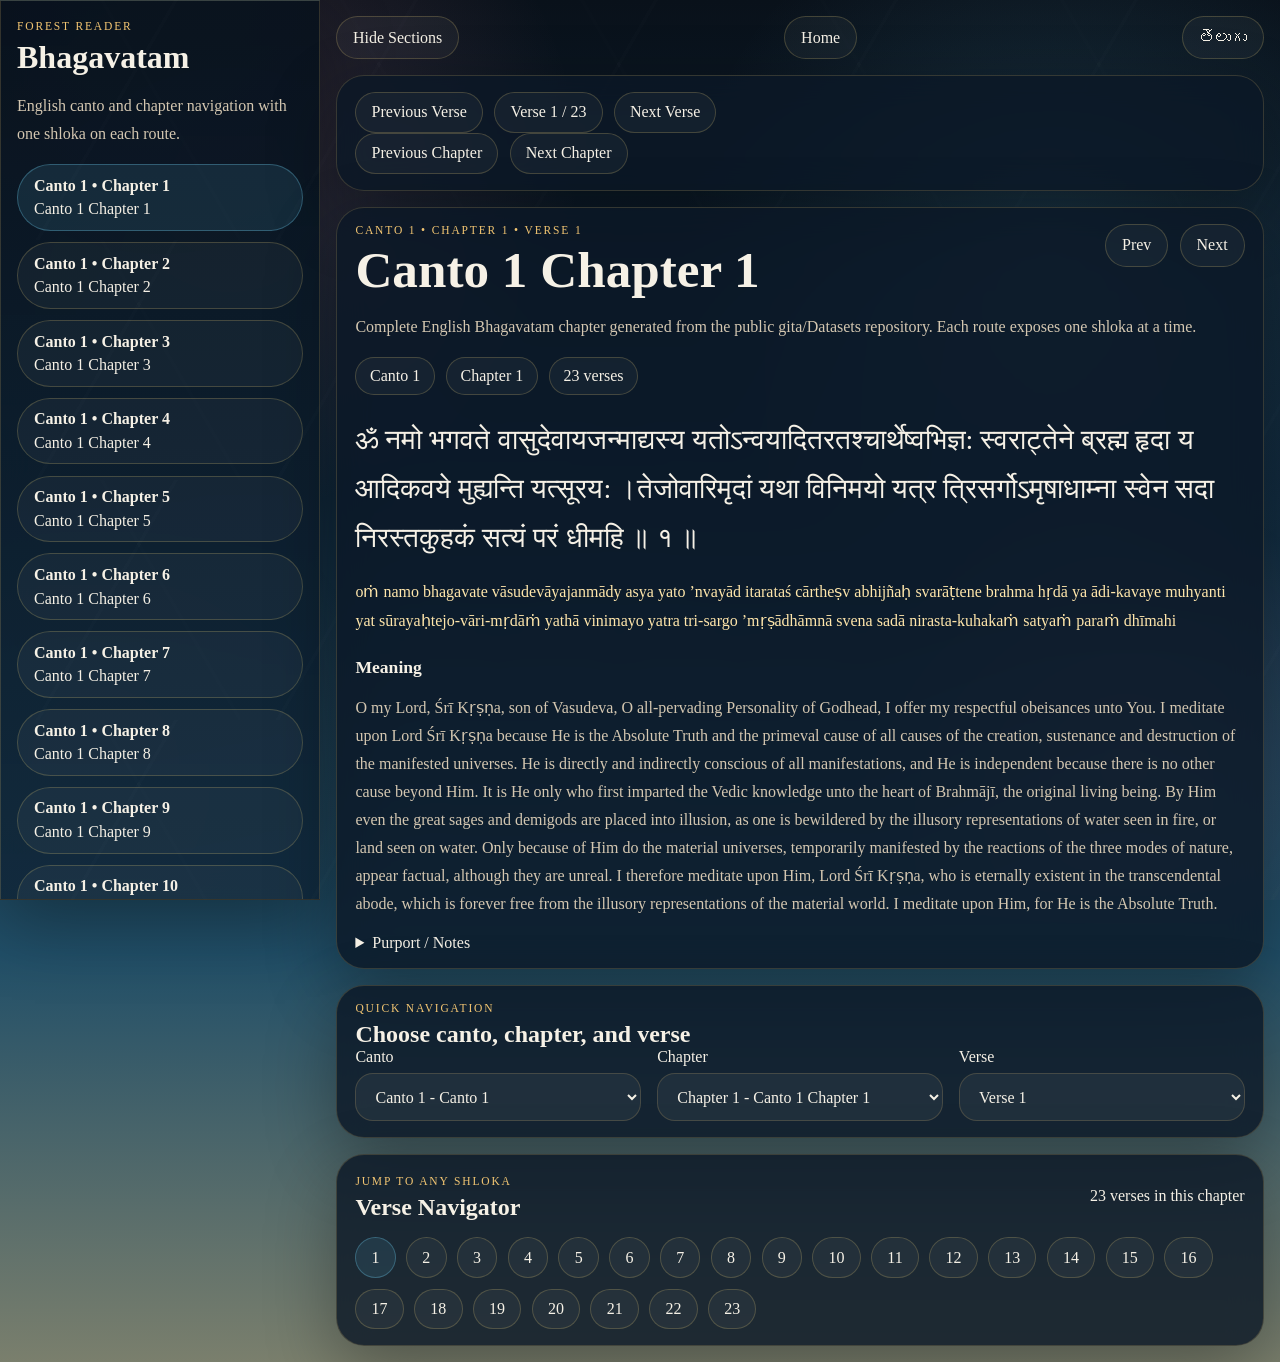
==== english.html @ 6f351b75 "Initial Bhagavatam site" ====
<!doctype html>
<html lang="en">
  <head>
    <meta charset="UTF-8" />
    <meta name="viewport" content="width=device-width, initial-scale=1.0" />
    <title>Bhagavatam Reader</title>
    <link rel="stylesheet" href="styles.css" />
  </head>
  <body class="reader-body" data-language="en">
    <div class="page-shell">
      <aside class="sidebar" id="sidebar"></aside>

      <main class="main-panel">
        <section class="top-strip">
          <button class="secondary-link button-link" id="sidebarToggle" type="button">Sections</button>
          <a class="secondary-link" href="index.html">Home</a>
          <a class="secondary-link" href="telugu.html">తెలుగు</a>
        </section>

        <section class="control-bar">
          <div class="verse-rail" id="verseNav"></div>
          <div class="chapter-rail" id="chapterNav"></div>
        </section>

        <article class="shloka-card">
          <div class="verse-header">
            <div>
              <p class="eyebrow" id="verseLocation">Verse</p>
              <h1 id="chapterTitle">Loading...</h1>
            </div>
            <div class="jump-actions">
              <button id="prevVerse" type="button">Prev</button>
              <button id="nextVerse" type="button">Next</button>
            </div>
          </div>

          <p class="chapter-summary" id="chapterSummary"></p>
          <div class="chapter-meta" id="chapterMeta"></div>

          <div class="shloka-text" id="verseText"></div>
          <div class="transliteration" id="transliteration"></div>

          <div class="meaning-block">
            <h2 id="meaningHeading">Meaning</h2>
            <p id="verseMeaning"></p>
          </div>

          <details class="word-meanings">
            <summary id="wordMeaningLabel">Purport / Notes</summary>
            <p id="wordMeanings"></p>
          </details>
        </article>

        <section class="dropdown-nav-card">
          <div class="section-head">
            <div>
              <p class="eyebrow" id="dropdownEyebrow">Quick Navigation</p>
              <h2 id="dropdownHeading">Choose canto, chapter, and verse</h2>
            </div>
          </div>
          <div class="dropdown-nav triple-nav">
            <label class="dropdown-field">
              <span id="cantoSelectLabel">Canto</span>
              <select id="cantoSelect"></select>
            </label>
            <label class="dropdown-field">
              <span id="chapterSelectLabel">Chapter</span>
              <select id="chapterSelect"></select>
            </label>
            <label class="dropdown-field">
              <span id="verseSelectLabel">Verse</span>
              <select id="verseSelect"></select>
            </label>
          </div>
        </section>

        <section class="jump-grid-wrap">
          <div class="section-head">
            <div>
              <p class="eyebrow" id="jumpEyebrow">Jump To Any Shloka</p>
              <h2 id="jumpHeading">Verse Navigator</h2>
            </div>
            <p id="jumpLabel"></p>
          </div>
          <div class="jump-grid" id="jumpGrid"></div>
        </section>
      </main>
    </div>

    <script src="app.js"></script>
  </body>
</html>
---- styles.css ----
:root {
  --bg: #08131f;
  --bg-alt: #16354b;
  --surface: rgba(11, 24, 39, 0.82);
  --surface-soft: rgba(255, 244, 224, 0.08);
  --text: #f6f1e6;
  --muted: #d4c7b1;
  --accent: #f2c572;
  --accent-strong: #ffe6ab;
  --lotus: #f28ea8;
  --river: #62b8d9;
  --stone: #72533d;
  --border: rgba(242, 197, 114, 0.18);
  --shadow: 0 24px 70px rgba(0, 0, 0, 0.32);
}

* {
  box-sizing: border-box;
}

body {
  margin: 0;
  min-height: 100vh;
  color: var(--text);
  font-family: "Palatino Linotype", "Book Antiqua", Georgia, serif;
  background:
    radial-gradient(circle at 18% 12%, rgba(242, 142, 168, 0.16), transparent 22%),
    radial-gradient(circle at 82% 18%, rgba(98, 184, 217, 0.16), transparent 24%),
    linear-gradient(180deg, #09111a 0%, #10273a 35%, #214f68 70%, #f1bf73 140%);
}

body::before,
body::after {
  content: "";
  position: fixed;
  inset: 0;
  pointer-events: none;
}

body::before {
  background:
    radial-gradient(circle at 8% 82%, rgba(114, 83, 61, 0.24), transparent 20%),
    radial-gradient(circle at 88% 84%, rgba(242, 142, 168, 0.12), transparent 20%);
}

body::after {
  opacity: 0.45;
  background-image:
    linear-gradient(120deg, transparent 0 46%, rgba(255, 255, 255, 0.03) 46% 47%, transparent 47% 100%),
    linear-gradient(60deg, transparent 0 63%, rgba(255, 255, 255, 0.025) 63% 64%, transparent 64% 100%);
  background-size: 240px 240px;
}

a,
button,
select {
  font: inherit;
}

.landing-shell,
.main-panel {
  position: relative;
  z-index: 1;
}

.landing-shell {
  max-width: 1220px;
  margin: 0 auto;
  padding: 1.2rem;
}

.landing-hero,
.landing-card,
.control-bar,
.shloka-card,
.dropdown-nav-card,
.jump-grid-wrap,
.sidebar {
  border: 1px solid var(--border);
  background: var(--surface);
  backdrop-filter: blur(16px);
  box-shadow: var(--shadow);
}

.landing-hero {
  display: grid;
  grid-template-columns: minmax(0, 1.1fr) minmax(280px, 0.9fr);
  gap: 1.2rem;
  overflow: hidden;
  padding: 1.3rem;
  border-radius: 32px;
}

.landing-art,
.landing-copy {
  align-self: center;
}

.landing-hero h1,
.shloka-card h1 {
  margin: 0;
  line-height: 1.06;
  font-size: clamp(2rem, 4vw, 4rem);
}

.eyebrow {
  margin: 0 0 0.45rem;
  text-transform: uppercase;
  letter-spacing: 0.16em;
  font-size: 0.72rem;
  color: var(--accent);
}

.lead,
.chapter-summary,
.landing-card p,
.sidebar-subtitle,
.meaning-block p,
.word-meanings p {
  color: var(--muted);
  line-height: 1.75;
}

.landing-actions,
.top-strip,
.chapter-meta,
.preview-pills,
.verse-rail,
.chapter-rail,
.jump-actions {
  display: flex;
  flex-wrap: wrap;
  gap: 0.7rem;
}

.landing-actions,
.chapter-meta {
  margin-top: 1rem;
}

.primary-link,
.secondary-link,
.chapter-chip,
.rail-link,
.jump-link,
.chapter-button,
.jump-actions button {
  border-radius: 999px;
  text-decoration: none;
}

.primary-link,
.secondary-link,
.chapter-button,
.jump-actions button {
  padding: 0.72rem 1rem;
}

.primary-link {
  color: #1a2230;
  background: linear-gradient(180deg, #ffe7ae, #efb85d);
}

.secondary-link,
.chapter-button,
.jump-actions button,
.rail-link,
.jump-link,
.chapter-chip {
  color: var(--text);
  border: 1px solid rgba(215, 192, 108, 0.24);
  background: rgba(255, 255, 255, 0.04);
}

.button-link {
  cursor: pointer;
}

.summary-grid {
  display: grid;
  grid-template-columns: repeat(2, minmax(0, 1fr));
  gap: 1rem;
  margin-top: 1rem;
}

.landing-card,
.control-bar,
.shloka-card,
.dropdown-nav-card,
.jump-grid-wrap {
  margin-top: 1rem;
  padding: 1rem 1.15rem;
  border-radius: 28px;
}

.preview-pills span,
.chapter-meta span {
  padding: 0.55rem 0.85rem;
  border-radius: 999px;
  border: 1px solid rgba(215, 192, 108, 0.24);
  background: rgba(255, 255, 255, 0.04);
}

.page-shell {
  display: grid;
  grid-template-columns: 320px minmax(0, 1fr);
  min-height: 100vh;
}

.page-shell.sidebar-collapsed {
  grid-template-columns: 0 minmax(0, 1fr);
}

.sidebar {
  position: sticky;
  top: 0;
  height: 100vh;
  overflow: auto;
  padding: 1.2rem 1rem 2rem;
  background:
    linear-gradient(180deg, rgba(8, 18, 29, 0.96), rgba(16, 40, 59, 0.92)),
    radial-gradient(circle at top, rgba(242, 142, 168, 0.12), transparent 40%);
}

.page-shell.sidebar-collapsed .sidebar {
  opacity: 0;
  pointer-events: none;
  overflow: hidden;
  padding: 0;
  border: 0;
}

.sidebar-title {
  margin: 0;
  font-size: 2rem;
}

.chapter-list {
  display: grid;
  gap: 0.7rem;
  margin-top: 1rem;
}

.chapter-button {
  text-align: left;
  display: grid;
  gap: 0.35rem;
}

.chapter-button.active,
.jump-link.active,
.rail-link:hover,
.chapter-button:hover,
.secondary-link:hover,
.jump-actions button:hover {
  background: rgba(98, 184, 217, 0.12);
  border-color: rgba(98, 184, 217, 0.36);
}

.main-panel {
  padding: 1rem;
}

.top-strip {
  justify-content: space-between;
}

.verse-header {
  display: flex;
  justify-content: space-between;
  gap: 1rem;
  align-items: flex-start;
}

.shloka-text {
  margin-top: 1.25rem;
  white-space: pre-line;
  font-size: clamp(1.45rem, 2.2vw, 2rem);
  line-height: 1.75;
}

.transliteration {
  margin-top: 1rem;
  color: var(--accent-strong);
  line-height: 1.8;
  white-space: pre-line;
}

.meaning-block {
  margin-top: 1.3rem;
}

.meaning-block h2 {
  margin: 0 0 0.4rem;
  font-size: 1.1rem;
}

.word-meanings {
  margin-top: 1rem;
}

.dropdown-nav {
  display: grid;
  gap: 1rem;
}

.triple-nav {
  grid-template-columns: repeat(3, minmax(0, 1fr));
}

.dropdown-field {
  display: grid;
  gap: 0.45rem;
}

select {
  width: 100%;
  padding: 0.85rem 0.95rem;
  color: var(--text);
  background: rgba(255, 255, 255, 0.05);
  border: 1px solid var(--border);
  border-radius: 18px;
}

.section-head {
  display: flex;
  justify-content: space-between;
  gap: 1rem;
  align-items: end;
}

.section-head h2 {
  margin: 0;
}

.jump-grid {
  margin-top: 1rem;
  display: flex;
  flex-wrap: wrap;
  gap: 0.65rem;
}

.jump-link,
.rail-link,
.chapter-chip {
  padding: 0.65rem 0.95rem;
}

.art-orb {
  position: relative;
  min-height: 340px;
  border-radius: 32px;
  overflow: hidden;
  background:
    radial-gradient(circle at 50% 20%, rgba(255, 230, 171, 0.24), transparent 24%),
    radial-gradient(circle at 50% 88%, rgba(98, 184, 217, 0.22), transparent 30%),
    linear-gradient(180deg, rgba(20, 42, 66, 0.98), rgba(13, 26, 42, 0.98) 56%, rgba(235, 172, 94, 0.95));
}

.orb {
  position: absolute;
  border-radius: 999px;
  filter: blur(2px);
}

.orb-a {
  inset: auto auto 12% 8%;
  width: 220px;
  height: 120px;
  background: radial-gradient(circle, rgba(98, 184, 217, 0.42), rgba(98, 184, 217, 0.04));
}

.orb-b {
  inset: auto 12% 12% auto;
  width: 140px;
  height: 140px;
  background: radial-gradient(circle, rgba(242, 142, 168, 0.5), rgba(242, 142, 168, 0.04));
}

.orb-c {
  inset: 18% 22% auto auto;
  width: 180px;
  height: 180px;
  background: radial-gradient(circle, rgba(255, 230, 171, 0.44), rgba(255, 230, 171, 0.02));
}

@media (max-width: 1080px) {
  .page-shell,
  .page-shell.sidebar-collapsed {
    grid-template-columns: minmax(0, 1fr);
  }

  .sidebar {
    position: relative;
    height: auto;
  }

  .page-shell.sidebar-collapsed .sidebar {
    display: none;
  }
}

@media (max-width: 820px) {
  .landing-hero,
  .summary-grid,
  .triple-nav {
    grid-template-columns: minmax(0, 1fr);
  }

  .verse-header,
  .section-head {
    display: block;
  }

  .jump-actions {
    margin-top: 0.8rem;
  }
}
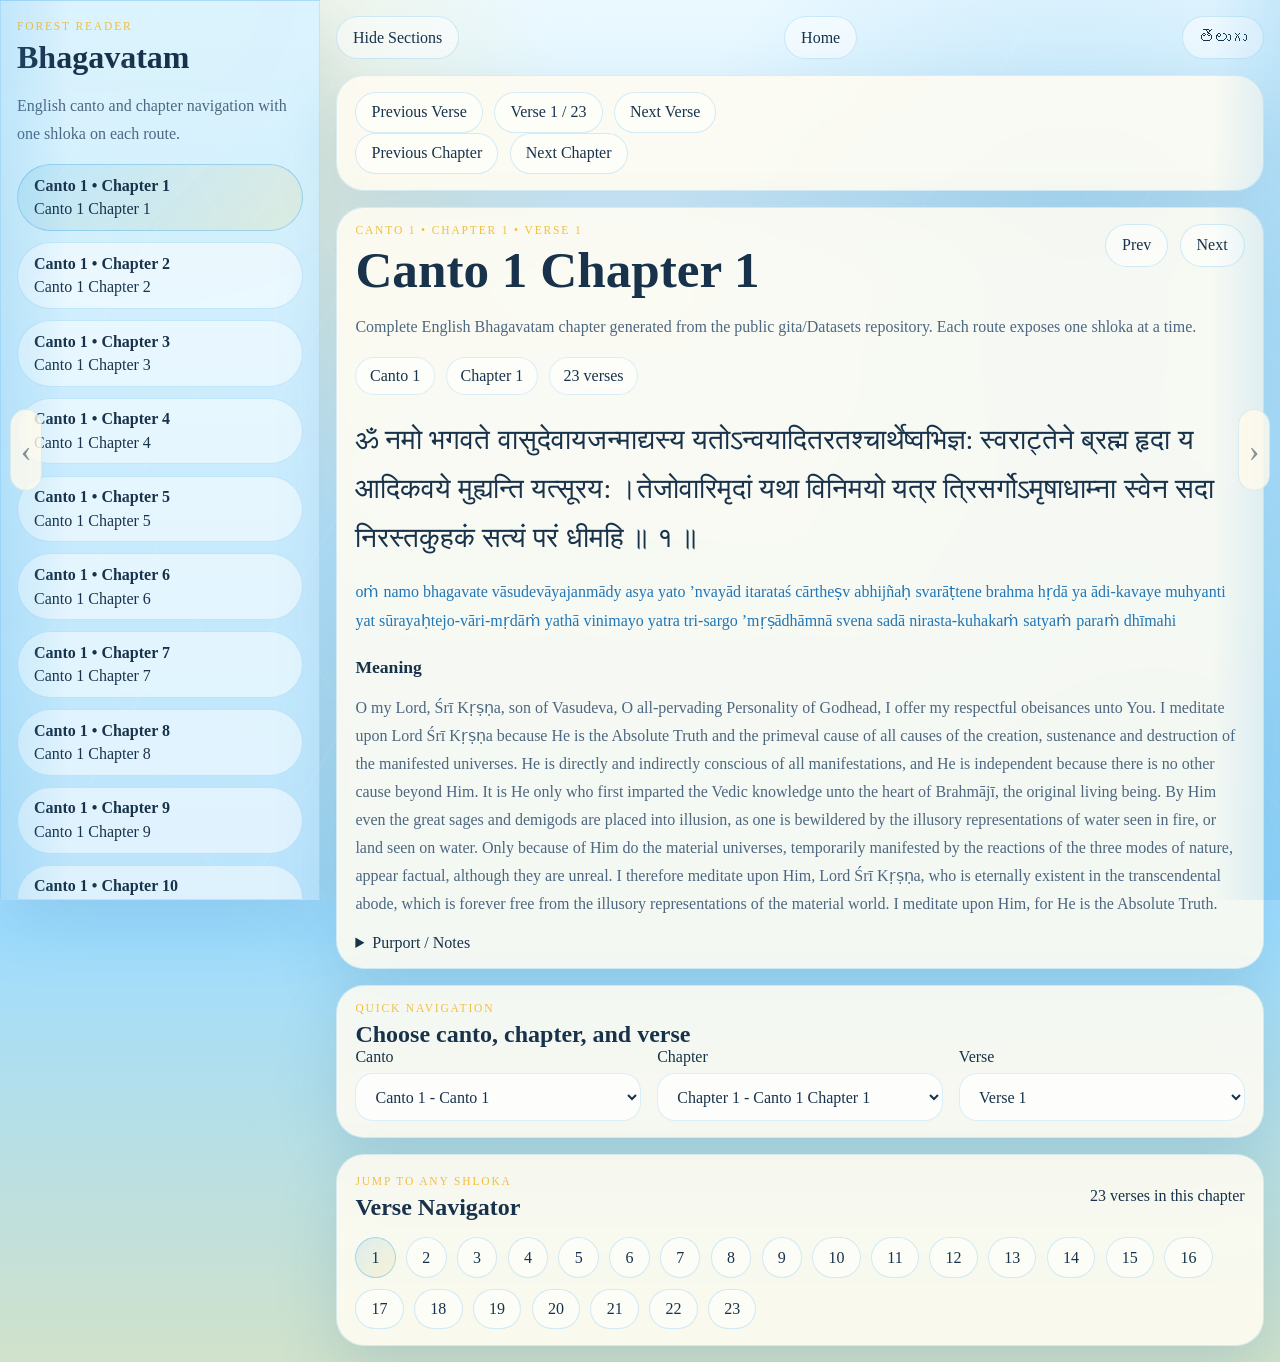
==== commit 2cb2432a: "Update Bhagavatam navigation and Telugu reader" ====
--- a/english.html
+++ b/english.html
@@ -85,6 +85,13 @@
           <div class="jump-grid" id="jumpGrid"></div>
         </section>
       </main>
+
+      <button class="edge-pager edge-pager-left" id="edgePrev" type="button" aria-label="Previous shloka">
+        <span>‹</span>
+      </button>
+      <button class="edge-pager edge-pager-right" id="edgeNext" type="button" aria-label="Next shloka">
+        <span>›</span>
+      </button>
     </div>
 
     <script src="app.js"></script>
--- a/styles.css
+++ b/styles.css
@@ -1,17 +1,33 @@
 :root {
-  --bg: #08131f;
-  --bg-alt: #16354b;
-  --surface: rgba(11, 24, 39, 0.82);
-  --surface-soft: rgba(255, 244, 224, 0.08);
-  --text: #f6f1e6;
-  --muted: #d4c7b1;
-  --accent: #f2c572;
-  --accent-strong: #ffe6ab;
-  --lotus: #f28ea8;
-  --river: #62b8d9;
-  --stone: #72533d;
-  --border: rgba(242, 197, 114, 0.18);
-  --shadow: 0 24px 70px rgba(0, 0, 0, 0.32);
+  --bg: #dff4ff;
+  --bg-alt: #9bd9ff;
+  --surface: rgba(255, 252, 242, 0.88);
+  --surface-soft: rgba(255, 221, 120, 0.14);
+  --text: #17324a;
+  --muted: #4d6781;
+  --accent: #f2bf3f;
+  --accent-strong: #ffdd74;
+  --lotus: #ffb6c8;
+  --river: #4aaee8;
+  --stone: #9c7a42;
+  --border: rgba(74, 174, 232, 0.2);
+  --shadow: 0 24px 60px rgba(48, 114, 163, 0.18);
+}
+
+body[data-language="te"] {
+  --bg: #fff6df;
+  --bg-alt: #f4d27b;
+  --surface: rgba(255, 249, 235, 0.92);
+  --surface-soft: rgba(167, 119, 47, 0.1);
+  --text: #4f2f18;
+  --muted: #7d5a36;
+  --accent: #b86a1f;
+  --accent-strong: #df8f2c;
+  --lotus: #c78259;
+  --river: #7c9f65;
+  --stone: #7b4a24;
+  --border: rgba(184, 106, 31, 0.18);
+  --shadow: 0 22px 48px rgba(122, 84, 39, 0.14);
 }
 
 * {
@@ -24,9 +40,16 @@
   color: var(--text);
   font-family: "Palatino Linotype", "Book Antiqua", Georgia, serif;
   background:
-    radial-gradient(circle at 18% 12%, rgba(242, 142, 168, 0.16), transparent 22%),
-    radial-gradient(circle at 82% 18%, rgba(98, 184, 217, 0.16), transparent 24%),
-    linear-gradient(180deg, #09111a 0%, #10273a 35%, #214f68 70%, #f1bf73 140%);
+    radial-gradient(circle at 14% 12%, rgba(255, 221, 120, 0.34), transparent 24%),
+    radial-gradient(circle at 84% 18%, rgba(74, 174, 232, 0.28), transparent 26%),
+    linear-gradient(180deg, #ebf9ff 0%, #cdeeff 28%, #9fddff 68%, #ffe699 130%);
+}
+
+body[data-language="te"] {
+  background:
+    radial-gradient(circle at 16% 14%, rgba(223, 143, 44, 0.22), transparent 24%),
+    radial-gradient(circle at 84% 20%, rgba(124, 159, 101, 0.18), transparent 24%),
+    linear-gradient(180deg, #fffaf0 0%, #fff2d4 34%, #f7dfaa 72%, #eed39f 120%);
 }
 
 body::before,
@@ -39,16 +62,29 @@
 
 body::before {
   background:
-    radial-gradient(circle at 8% 82%, rgba(114, 83, 61, 0.24), transparent 20%),
-    radial-gradient(circle at 88% 84%, rgba(242, 142, 168, 0.12), transparent 20%);
+    radial-gradient(circle at 10% 86%, rgba(255, 200, 116, 0.22), transparent 20%),
+    radial-gradient(circle at 90% 82%, rgba(74, 174, 232, 0.16), transparent 22%);
+}
+
+body[data-language="te"]::before {
+  background:
+    radial-gradient(circle at 8% 84%, rgba(184, 106, 31, 0.14), transparent 18%),
+    radial-gradient(circle at 90% 84%, rgba(124, 159, 101, 0.14), transparent 20%);
 }
 
 body::after {
-  opacity: 0.45;
+  opacity: 0.3;
   background-image:
-    linear-gradient(120deg, transparent 0 46%, rgba(255, 255, 255, 0.03) 46% 47%, transparent 47% 100%),
-    linear-gradient(60deg, transparent 0 63%, rgba(255, 255, 255, 0.025) 63% 64%, transparent 64% 100%);
-  background-size: 240px 240px;
+    linear-gradient(120deg, transparent 0 46%, rgba(255, 255, 255, 0.22) 46% 47%, transparent 47% 100%),
+    linear-gradient(60deg, transparent 0 63%, rgba(255, 255, 255, 0.16) 63% 64%, transparent 64% 100%);
+  background-size: 220px 220px;
+}
+
+body[data-language="te"]::after {
+  opacity: 0.24;
+  background-image:
+    linear-gradient(120deg, transparent 0 46%, rgba(184, 106, 31, 0.08) 46% 47%, transparent 47% 100%),
+    linear-gradient(60deg, transparent 0 63%, rgba(124, 159, 101, 0.08) 63% 64%, transparent 64% 100%);
 }
 
 a,
@@ -78,7 +114,7 @@
 .sidebar {
   border: 1px solid var(--border);
   background: var(--surface);
-  backdrop-filter: blur(16px);
+  backdrop-filter: blur(18px);
   box-shadow: var(--shadow);
 }
 
@@ -157,8 +193,8 @@
 }
 
 .primary-link {
-  color: #1a2230;
-  background: linear-gradient(180deg, #ffe7ae, #efb85d);
+  color: #143251;
+  background: linear-gradient(180deg, #ffe17b, #f3ba31);
 }
 
 .secondary-link,
@@ -168,8 +204,8 @@
 .jump-link,
 .chapter-chip {
   color: var(--text);
-  border: 1px solid rgba(215, 192, 108, 0.24);
-  background: rgba(255, 255, 255, 0.04);
+  border: 1px solid rgba(74, 174, 232, 0.24);
+  background: rgba(255, 255, 255, 0.52);
 }
 
 .button-link {
@@ -197,14 +233,15 @@
 .chapter-meta span {
   padding: 0.55rem 0.85rem;
   border-radius: 999px;
-  border: 1px solid rgba(215, 192, 108, 0.24);
-  background: rgba(255, 255, 255, 0.04);
+  border: 1px solid rgba(74, 174, 232, 0.2);
+  background: rgba(255, 255, 255, 0.56);
 }
 
 .page-shell {
   display: grid;
   grid-template-columns: 320px minmax(0, 1fr);
   min-height: 100vh;
+  position: relative;
 }
 
 .page-shell.sidebar-collapsed {
@@ -218,8 +255,14 @@
   overflow: auto;
   padding: 1.2rem 1rem 2rem;
   background:
-    linear-gradient(180deg, rgba(8, 18, 29, 0.96), rgba(16, 40, 59, 0.92)),
-    radial-gradient(circle at top, rgba(242, 142, 168, 0.12), transparent 40%);
+    linear-gradient(180deg, rgba(218, 243, 255, 0.96), rgba(186, 228, 252, 0.94)),
+    radial-gradient(circle at top, rgba(255, 221, 120, 0.24), transparent 40%);
+}
+
+body[data-language="te"] .sidebar {
+  background:
+    linear-gradient(180deg, rgba(255, 247, 228, 0.98), rgba(247, 225, 182, 0.96)),
+    radial-gradient(circle at top, rgba(184, 106, 31, 0.12), transparent 42%);
 }
 
 .page-shell.sidebar-collapsed .sidebar {
@@ -253,8 +296,18 @@
 .chapter-button:hover,
 .secondary-link:hover,
 .jump-actions button:hover {
-  background: rgba(98, 184, 217, 0.12);
-  border-color: rgba(98, 184, 217, 0.36);
+  background: linear-gradient(135deg, rgba(74, 174, 232, 0.16), rgba(255, 221, 120, 0.2));
+  border-color: rgba(74, 174, 232, 0.42);
+}
+
+body[data-language="te"] .chapter-button.active,
+body[data-language="te"] .jump-link.active,
+body[data-language="te"] .rail-link:hover,
+body[data-language="te"] .chapter-button:hover,
+body[data-language="te"] .secondary-link:hover,
+body[data-language="te"] .jump-actions button:hover {
+  background: linear-gradient(135deg, rgba(223, 143, 44, 0.16), rgba(124, 159, 101, 0.16));
+  border-color: rgba(184, 106, 31, 0.34);
 }
 
 .main-panel {
@@ -263,6 +316,72 @@
 
 .top-strip {
   justify-content: space-between;
+}
+
+.edge-pager {
+  position: fixed;
+  top: 0;
+  bottom: 0;
+  z-index: 20;
+  display: flex;
+  align-items: center;
+  width: 68px;
+  padding: 0;
+  border: 0;
+  background: linear-gradient(90deg, rgba(74, 174, 232, 0.18), transparent);
+  color: rgba(23, 50, 74, 0.52);
+  cursor: pointer;
+}
+
+body[data-language="te"] .edge-pager {
+  background: linear-gradient(90deg, rgba(184, 106, 31, 0.12), transparent);
+  color: rgba(79, 47, 24, 0.46);
+}
+
+.edge-pager span {
+  display: inline-flex;
+  align-items: center;
+  justify-content: center;
+  width: 32px;
+  height: 82px;
+  border-radius: 999px;
+  background: rgba(255, 251, 236, 0.82);
+  border: 1px solid rgba(74, 174, 232, 0.18);
+  font-size: 2rem;
+  transition: transform 140ms ease, color 140ms ease, background 140ms ease;
+}
+
+body[data-language="te"] .edge-pager span {
+  background: rgba(255, 248, 233, 0.88);
+  border: 1px solid rgba(184, 106, 31, 0.14);
+}
+
+.edge-pager:hover span {
+  transform: scale(1.04);
+  color: #1460a2;
+  background: rgba(255, 231, 135, 0.92);
+}
+
+body[data-language="te"] .edge-pager:hover span {
+  color: #a25b17;
+  background: rgba(252, 217, 143, 0.96);
+}
+
+.edge-pager-left {
+  left: 0;
+  justify-content: flex-start;
+  padding-left: 10px;
+}
+
+.edge-pager-right {
+  right: 0;
+  justify-content: flex-end;
+  padding-right: 10px;
+  background: linear-gradient(270deg, rgba(74, 174, 232, 0.18), transparent);
+}
+
+body[data-language="te"] .edge-pager-right {
+  background: linear-gradient(270deg, rgba(184, 106, 31, 0.12), transparent);
 }
 
 .verse-header {
@@ -279,11 +398,20 @@
   line-height: 1.75;
 }
 
+body[data-language="te"] .shloka-text {
+  font-size: clamp(1.5rem, 2.25vw, 2.05rem);
+  line-height: 1.9;
+}
+
 .transliteration {
   margin-top: 1rem;
-  color: var(--accent-strong);
+  color: #1f76b8;
   line-height: 1.8;
   white-space: pre-line;
+}
+
+body[data-language="te"] .transliteration {
+  color: #8c5a2a;
 }
 
 .meaning-block {
@@ -317,9 +445,13 @@
   width: 100%;
   padding: 0.85rem 0.95rem;
   color: var(--text);
-  background: rgba(255, 255, 255, 0.05);
+  background: rgba(255, 255, 255, 0.76);
   border: 1px solid var(--border);
   border-radius: 18px;
+}
+
+body[data-language="te"] select {
+  background: rgba(255, 252, 243, 0.92);
 }
 
 .section-head {
@@ -352,9 +484,9 @@
   border-radius: 32px;
   overflow: hidden;
   background:
-    radial-gradient(circle at 50% 20%, rgba(255, 230, 171, 0.24), transparent 24%),
-    radial-gradient(circle at 50% 88%, rgba(98, 184, 217, 0.22), transparent 30%),
-    linear-gradient(180deg, rgba(20, 42, 66, 0.98), rgba(13, 26, 42, 0.98) 56%, rgba(235, 172, 94, 0.95));
+    radial-gradient(circle at 52% 18%, rgba(255, 232, 137, 0.68), transparent 22%),
+    radial-gradient(circle at 52% 88%, rgba(74, 174, 232, 0.32), transparent 30%),
+    linear-gradient(180deg, rgba(225, 247, 255, 0.98), rgba(143, 215, 252, 0.98) 56%, rgba(248, 201, 77, 0.94));
 }
 
 .orb {
@@ -367,21 +499,21 @@
   inset: auto auto 12% 8%;
   width: 220px;
   height: 120px;
-  background: radial-gradient(circle, rgba(98, 184, 217, 0.42), rgba(98, 184, 217, 0.04));
+  background: radial-gradient(circle, rgba(74, 174, 232, 0.4), rgba(74, 174, 232, 0.06));
 }
 
 .orb-b {
   inset: auto 12% 12% auto;
   width: 140px;
   height: 140px;
-  background: radial-gradient(circle, rgba(242, 142, 168, 0.5), rgba(242, 142, 168, 0.04));
+  background: radial-gradient(circle, rgba(255, 211, 97, 0.54), rgba(255, 211, 97, 0.06));
 }
 
 .orb-c {
   inset: 18% 22% auto auto;
   width: 180px;
   height: 180px;
-  background: radial-gradient(circle, rgba(255, 230, 171, 0.44), rgba(255, 230, 171, 0.02));
+  background: radial-gradient(circle, rgba(255, 255, 255, 0.58), rgba(255, 255, 255, 0.04));
 }
 
 @media (max-width: 1080px) {
@@ -415,4 +547,22 @@
   .jump-actions {
     margin-top: 0.8rem;
   }
-}
+
+  .edge-pager {
+    width: 56px;
+  }
+
+  .edge-pager span {
+    width: 28px;
+    height: 72px;
+    font-size: 1.8rem;
+  }
+
+  .edge-pager-left {
+    padding-left: 8px;
+  }
+
+  .edge-pager-right {
+    padding-right: 8px;
+  }
+}
